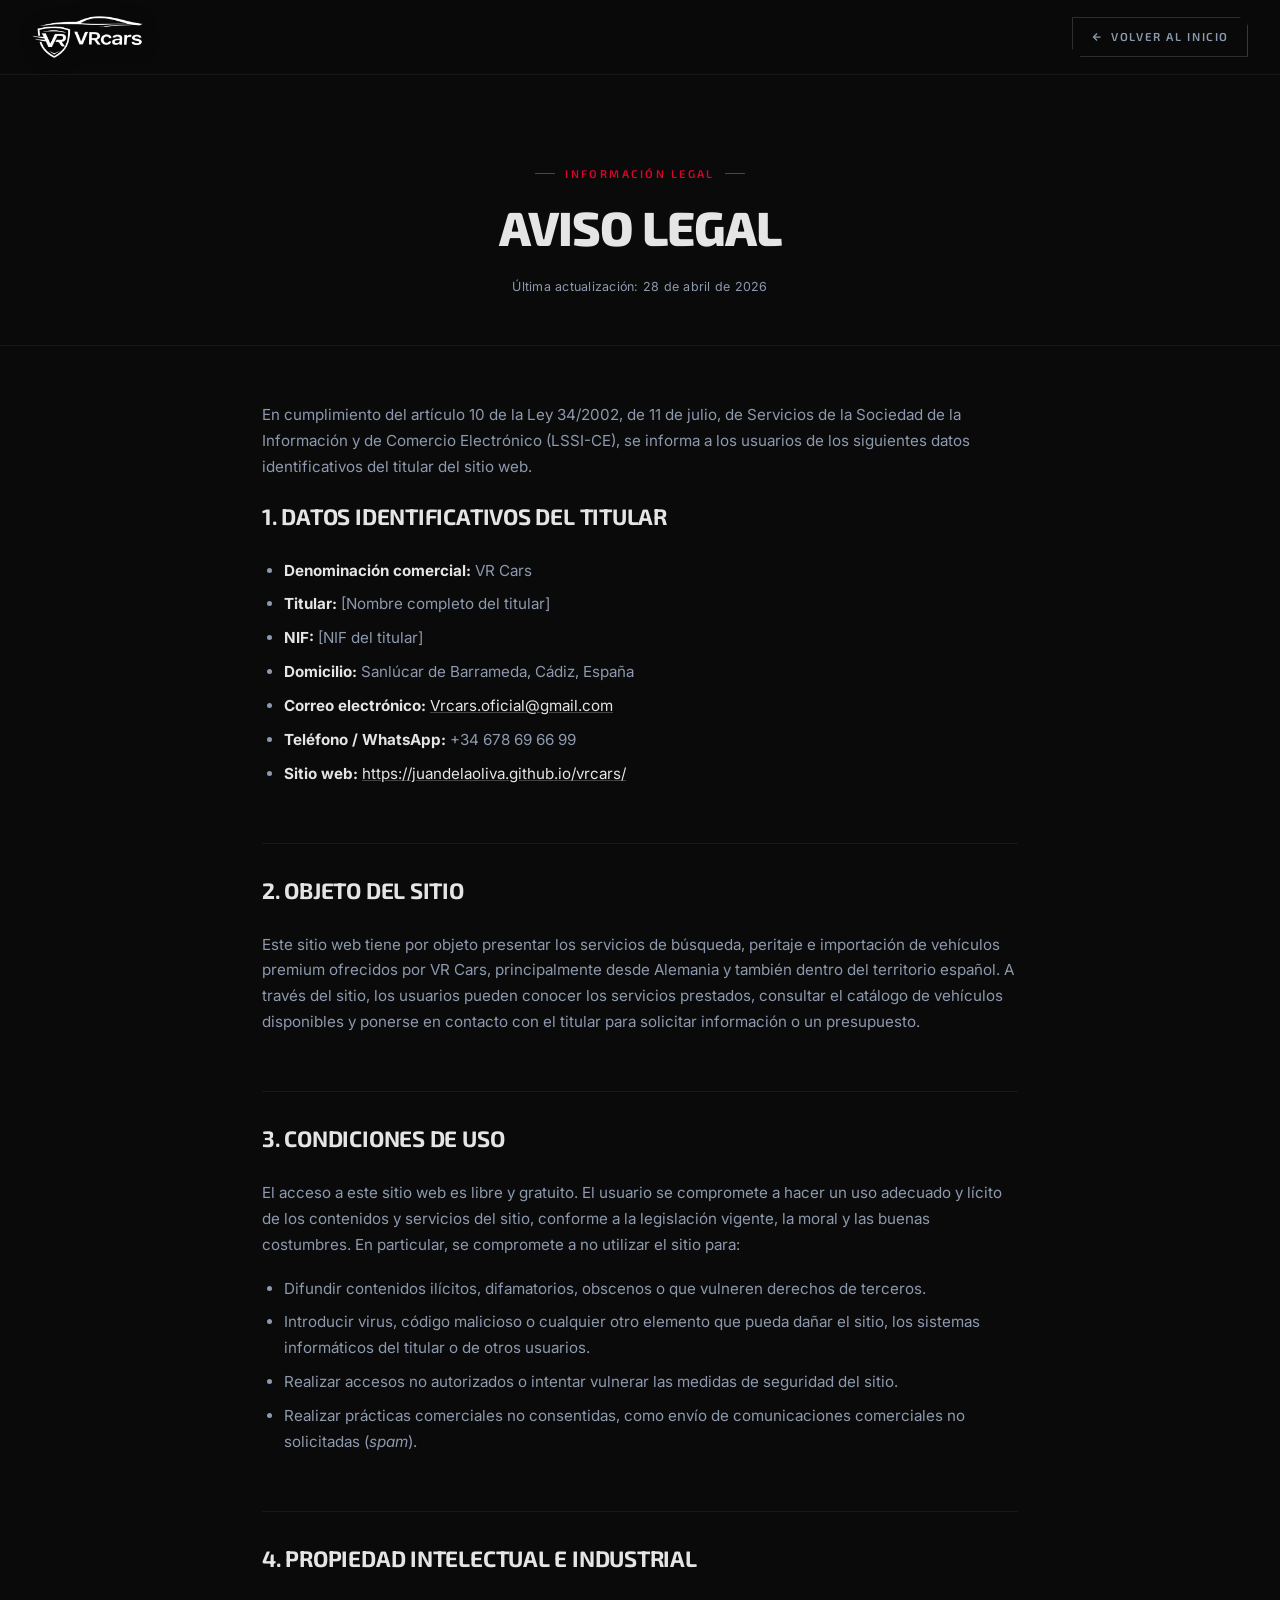
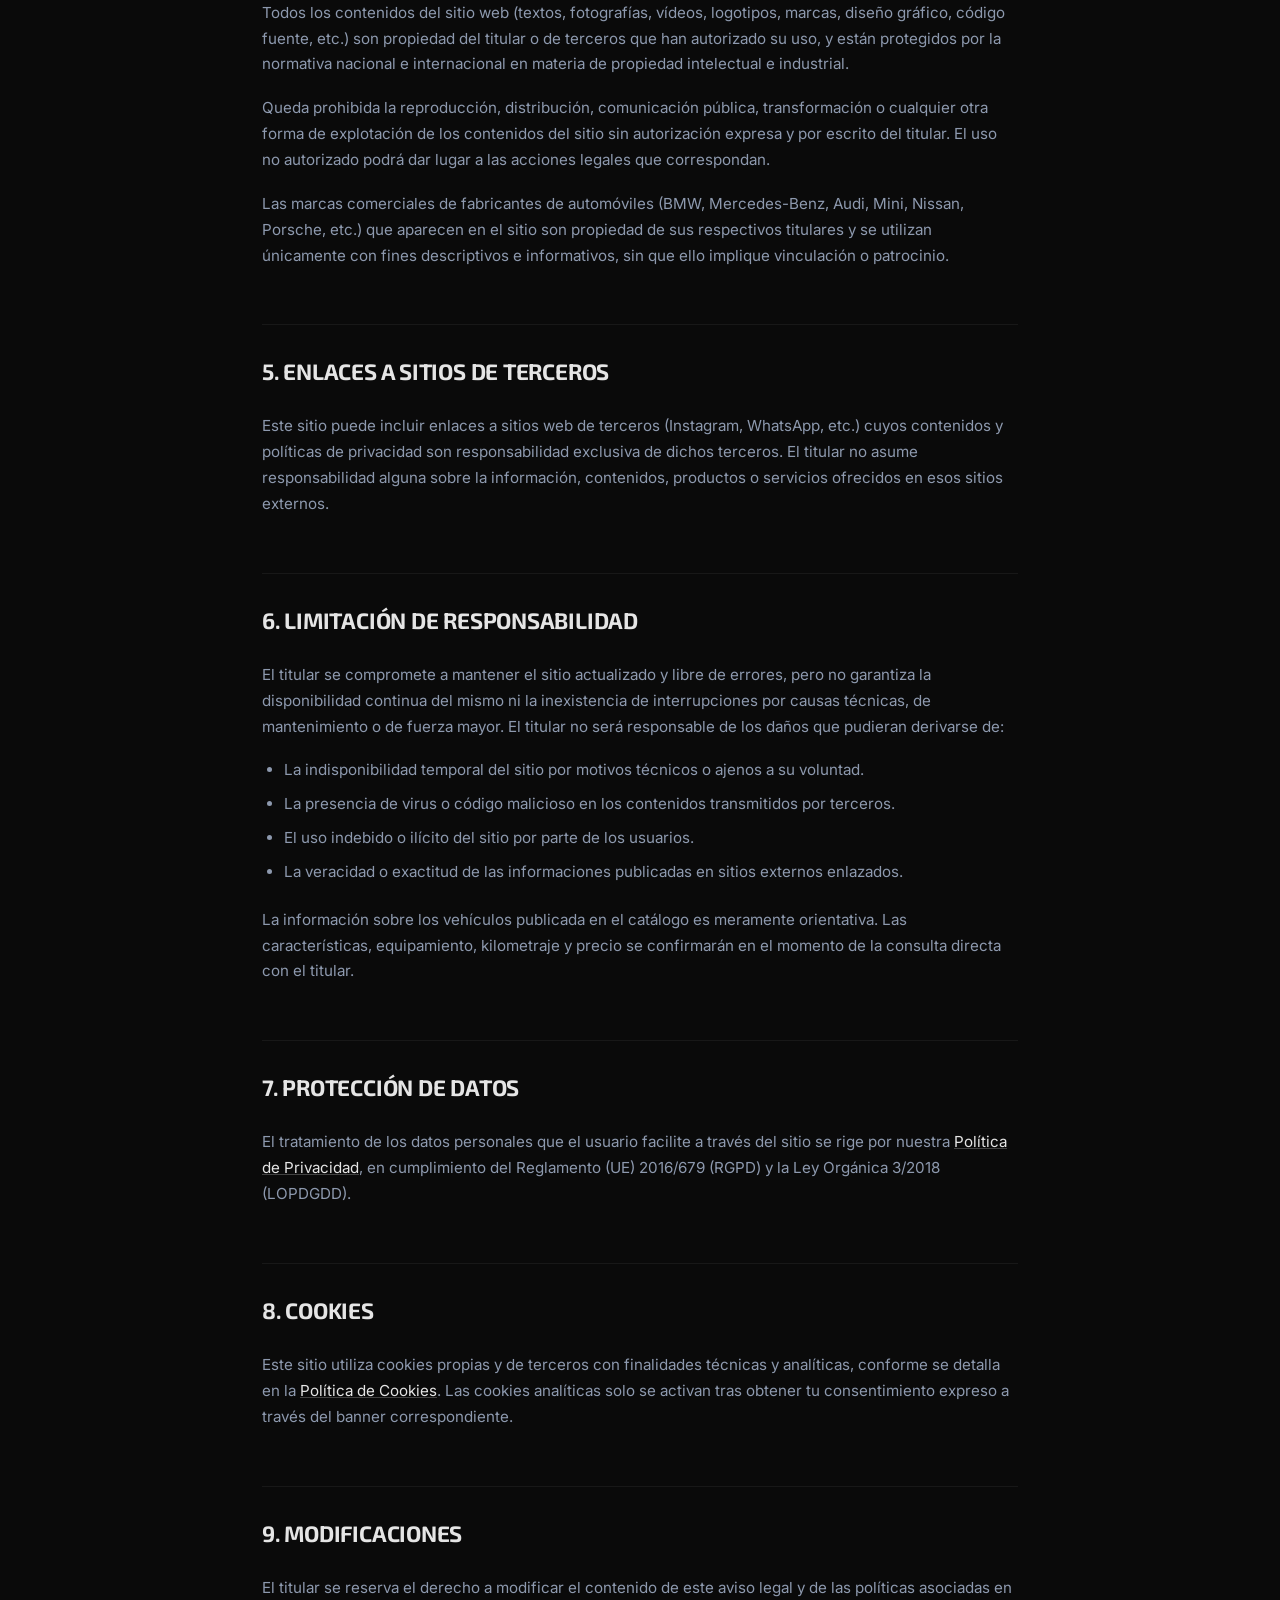
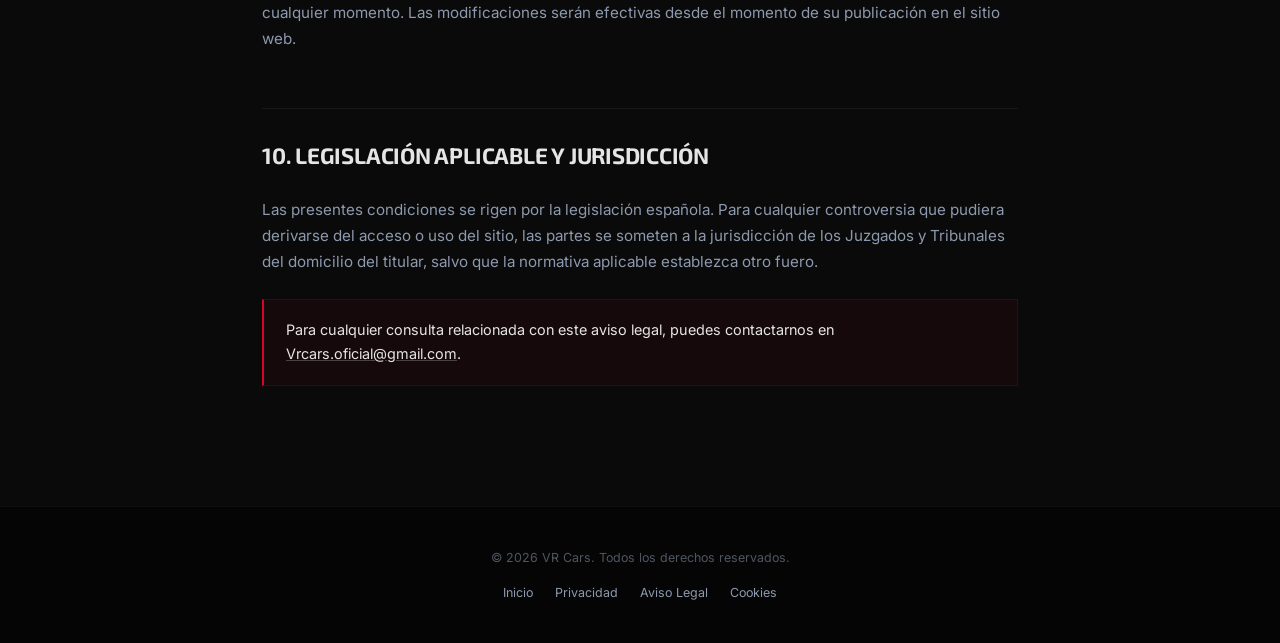
==== aviso-legal.html @ 77c0fb86 "Add legal pages, analytics, cookie banner, and SEO infrastructure - privacidad.html, cookies.html, a" ====
<!DOCTYPE html>
<html lang="es-ES">
<head>
  <meta charset="UTF-8">
  <meta name="viewport" content="width=device-width, initial-scale=1.0">
  <title>Aviso Legal — VR Cars</title>
  <meta name="description" content="Aviso legal de VR Cars: titularidad del sitio, condiciones de uso, propiedad intelectual y legislación aplicable según la LSSI-CE.">
  <meta name="robots" content="index, follow">
  <link rel="canonical" href="https://juandelaoliva.github.io/vrcars/aviso-legal.html">
  <meta name="theme-color" content="#0a0a0a">

  <link rel="icon" type="image/x-icon" href="brand_assets/favicon.ico">
  <link rel="icon" type="image/png" sizes="32x32" href="brand_assets/favicon-32.png">
  <link rel="apple-touch-icon" sizes="180x180" href="brand_assets/favicon-180.png">

  <link rel="preconnect" href="https://fonts.googleapis.com">
  <link rel="preconnect" href="https://fonts.gstatic.com" crossorigin>
  <link href="https://fonts.googleapis.com/css2?family=Exo+2:wght@400;500;600;700;800&family=Inter:wght@300;400;500;600&display=swap" rel="stylesheet">
  <link rel="stylesheet" href="legal.css">
</head>
<body>

<nav class="legal-nav">
  <a href="index.html" class="legal-nav-logo">
    <img src="brand_assets/logo-new.png" alt="VR Cars">
  </a>
  <a href="index.html" class="legal-nav-back">
    <svg width="12" height="12" viewBox="0 0 24 24" fill="none" stroke="currentColor" stroke-width="2.5"><path d="M19 12H5M12 19l-7-7 7-7"/></svg>
    Volver al inicio
  </a>
</nav>

<header class="legal-header">
  <div class="legal-eyebrow">Información Legal</div>
  <h1 class="legal-title">Aviso Legal</h1>
  <p class="legal-updated">Última actualización: 28 de abril de 2026</p>
</header>

<main class="legal-content">

  <p>
    En cumplimiento del artículo 10 de la Ley 34/2002, de 11 de julio, de Servicios de la Sociedad de la Información y de Comercio Electrónico (LSSI-CE), se informa a los usuarios de los siguientes datos identificativos del titular del sitio web.
  </p>

  <h2>1. Datos identificativos del titular</h2>
  <ul>
    <li><strong>Denominación comercial:</strong> VR Cars</li>
    <li><strong>Titular:</strong> [Nombre completo del titular]</li>
    <li><strong>NIF:</strong> [NIF del titular]</li>
    <li><strong>Domicilio:</strong> Sanlúcar de Barrameda, Cádiz, España</li>
    <li><strong>Correo electrónico:</strong> <a href="mailto:Vrcars.oficial@gmail.com">Vrcars.oficial@gmail.com</a></li>
    <li><strong>Teléfono / WhatsApp:</strong> +34 678 69 66 99</li>
    <li><strong>Sitio web:</strong> <a href="https://juandelaoliva.github.io/vrcars/">https://juandelaoliva.github.io/vrcars/</a></li>
  </ul>

  <h2>2. Objeto del sitio</h2>
  <p>
    Este sitio web tiene por objeto presentar los servicios de búsqueda, peritaje e importación de vehículos premium ofrecidos por VR Cars, principalmente desde Alemania y también dentro del territorio español. A través del sitio, los usuarios pueden conocer los servicios prestados, consultar el catálogo de vehículos disponibles y ponerse en contacto con el titular para solicitar información o un presupuesto.
  </p>

  <h2>3. Condiciones de uso</h2>
  <p>
    El acceso a este sitio web es libre y gratuito. El usuario se compromete a hacer un uso adecuado y lícito de los contenidos y servicios del sitio, conforme a la legislación vigente, la moral y las buenas costumbres. En particular, se compromete a no utilizar el sitio para:
  </p>
  <ul>
    <li>Difundir contenidos ilícitos, difamatorios, obscenos o que vulneren derechos de terceros.</li>
    <li>Introducir virus, código malicioso o cualquier otro elemento que pueda dañar el sitio, los sistemas informáticos del titular o de otros usuarios.</li>
    <li>Realizar accesos no autorizados o intentar vulnerar las medidas de seguridad del sitio.</li>
    <li>Realizar prácticas comerciales no consentidas, como envío de comunicaciones comerciales no solicitadas (<em>spam</em>).</li>
  </ul>

  <h2>4. Propiedad intelectual e industrial</h2>
  <p>
    Todos los contenidos del sitio web (textos, fotografías, vídeos, logotipos, marcas, diseño gráfico, código fuente, etc.) son propiedad del titular o de terceros que han autorizado su uso, y están protegidos por la normativa nacional e internacional en materia de propiedad intelectual e industrial.
  </p>
  <p>
    Queda prohibida la reproducción, distribución, comunicación pública, transformación o cualquier otra forma de explotación de los contenidos del sitio sin autorización expresa y por escrito del titular. El uso no autorizado podrá dar lugar a las acciones legales que correspondan.
  </p>
  <p>
    Las marcas comerciales de fabricantes de automóviles (BMW, Mercedes-Benz, Audi, Mini, Nissan, Porsche, etc.) que aparecen en el sitio son propiedad de sus respectivos titulares y se utilizan únicamente con fines descriptivos e informativos, sin que ello implique vinculación o patrocinio.
  </p>

  <h2>5. Enlaces a sitios de terceros</h2>
  <p>
    Este sitio puede incluir enlaces a sitios web de terceros (Instagram, WhatsApp, etc.) cuyos contenidos y políticas de privacidad son responsabilidad exclusiva de dichos terceros. El titular no asume responsabilidad alguna sobre la información, contenidos, productos o servicios ofrecidos en esos sitios externos.
  </p>

  <h2>6. Limitación de responsabilidad</h2>
  <p>
    El titular se compromete a mantener el sitio actualizado y libre de errores, pero no garantiza la disponibilidad continua del mismo ni la inexistencia de interrupciones por causas técnicas, de mantenimiento o de fuerza mayor. El titular no será responsable de los daños que pudieran derivarse de:
  </p>
  <ul>
    <li>La indisponibilidad temporal del sitio por motivos técnicos o ajenos a su voluntad.</li>
    <li>La presencia de virus o código malicioso en los contenidos transmitidos por terceros.</li>
    <li>El uso indebido o ilícito del sitio por parte de los usuarios.</li>
    <li>La veracidad o exactitud de las informaciones publicadas en sitios externos enlazados.</li>
  </ul>
  <p>
    La información sobre los vehículos publicada en el catálogo es meramente orientativa. Las características, equipamiento, kilometraje y precio se confirmarán en el momento de la consulta directa con el titular.
  </p>

  <h2>7. Protección de datos</h2>
  <p>
    El tratamiento de los datos personales que el usuario facilite a través del sitio se rige por nuestra <a href="privacidad.html">Política de Privacidad</a>, en cumplimiento del Reglamento (UE) 2016/679 (RGPD) y la Ley Orgánica 3/2018 (LOPDGDD).
  </p>

  <h2>8. Cookies</h2>
  <p>
    Este sitio utiliza cookies propias y de terceros con finalidades técnicas y analíticas, conforme se detalla en la <a href="cookies.html">Política de Cookies</a>. Las cookies analíticas solo se activan tras obtener tu consentimiento expreso a través del banner correspondiente.
  </p>

  <h2>9. Modificaciones</h2>
  <p>
    El titular se reserva el derecho a modificar el contenido de este aviso legal y de las políticas asociadas en cualquier momento. Las modificaciones serán efectivas desde el momento de su publicación en el sitio web.
  </p>

  <h2>10. Legislación aplicable y jurisdicción</h2>
  <p>
    Las presentes condiciones se rigen por la legislación española. Para cualquier controversia que pudiera derivarse del acceso o uso del sitio, las partes se someten a la jurisdicción de los Juzgados y Tribunales del domicilio del titular, salvo que la normativa aplicable establezca otro fuero.
  </p>

  <div class="legal-info-box">
    <p>Para cualquier consulta relacionada con este aviso legal, puedes contactarnos en <a href="mailto:Vrcars.oficial@gmail.com">Vrcars.oficial@gmail.com</a>.</p>
  </div>

</main>

<footer class="legal-footer">
  <p>© <span id="footer-year">2026</span> VR Cars. Todos los derechos reservados.</p>
  <div class="legal-footer-links">
    <a href="index.html">Inicio</a>
    <a href="privacidad.html">Privacidad</a>
    <a href="aviso-legal.html">Aviso Legal</a>
    <a href="cookies.html">Cookies</a>
  </div>
</footer>

<script>
  document.getElementById('footer-year').textContent = new Date().getFullYear();
</script>

</body>
</html>
---- legal.css ----
/* ================================
   VR Cars — Legal pages stylesheet
   Shared by privacidad.html, aviso-legal.html, cookies.html
   ================================ */

:root {
  --obsidian: #0a0a0a;
  --redline: #d90429;
  --asphalt: #1f1f1f;
  --smoke: #e5e5e5;
  --silver: #8d99ae;
}
*, *::before, *::after { box-sizing: border-box; margin: 0; padding: 0; }
html { scroll-behavior: smooth; }
body {
  background-color: var(--obsidian);
  color: var(--smoke);
  font-family: 'Inter', sans-serif;
  -webkit-font-smoothing: antialiased;
  line-height: 1.7;
}

/* ── NAV ── */
.legal-nav {
  position: sticky; top: 0; z-index: 100;
  padding: 16px 32px;
  display: flex; justify-content: space-between; align-items: center;
  background: rgba(10,10,10,0.97);
  border-bottom: 1px solid rgba(255,255,255,0.06);
}
.legal-nav-logo img {
  height: 42px; width: auto; display: block;
  filter: drop-shadow(0 2px 8px rgba(0,0,0,0.5));
}
.legal-nav-back {
  font-family: 'Exo 2', sans-serif; font-weight: 600;
  font-size: 0.72rem; text-transform: uppercase; letter-spacing: 0.14em;
  color: var(--silver); text-decoration: none;
  display: inline-flex; align-items: center; gap: 8px;
  padding: 9px 18px;
  border: 1px solid rgba(229, 229, 229, 0.22);
  clip-path: polygon(0 0, calc(100% - 8px) 0, 100% 8px, 100% 100%, 8px 100%, 0 calc(100% - 8px));
  transition: color 0.2s, border-color 0.2s;
}
.legal-nav-back:hover { color: var(--smoke); border-color: rgba(229,229,229,0.55); }

/* ── HERO ── */
.legal-header {
  padding: 80px 32px 48px;
  border-bottom: 1px solid rgba(255,255,255,0.05);
  text-align: center;
}
.legal-eyebrow {
  display: inline-flex; align-items: center; gap: 10px;
  font-family: 'Exo 2', sans-serif; font-weight: 600;
  font-size: 0.7rem; text-transform: uppercase; letter-spacing: 0.22em;
  color: var(--redline); margin-bottom: 18px;
}
.legal-eyebrow::before { content: ''; width: 20px; height: 1px; background: var(--redline); }
.legal-eyebrow::after  { content: ''; width: 20px; height: 1px; background: var(--redline); }
.legal-title {
  font-family: 'Exo 2', sans-serif; font-weight: 800;
  font-size: clamp(2rem, 4vw, 3rem);
  text-transform: uppercase; letter-spacing: -0.02em;
  color: var(--smoke); line-height: 1.1;
}
.legal-updated {
  margin-top: 22px;
  font-size: 0.78rem;
  color: var(--silver);
  letter-spacing: 0.02em;
}

/* ── BODY ── */
.legal-content {
  max-width: 820px;
  margin: 0 auto;
  padding: 56px 32px 96px;
}
.legal-content p { color: var(--silver); margin: 0 0 18px; font-size: 0.95rem; }
.legal-content h2 {
  font-family: 'Exo 2', sans-serif; font-weight: 700;
  font-size: 1.4rem; text-transform: uppercase; letter-spacing: -0.01em;
  color: var(--smoke);
  margin: 56px 0 22px;
  padding-top: 28px;
  border-top: 1px solid rgba(255,255,255,0.06);
}
.legal-content h2:first-of-type { margin-top: 0; padding-top: 0; border-top: 0; }
.legal-content h3 {
  font-family: 'Exo 2', sans-serif; font-weight: 700;
  font-size: 1rem; text-transform: uppercase; letter-spacing: 0.04em;
  color: var(--smoke); margin: 28px 0 14px;
}
.legal-content ul, .legal-content ol {
  margin: 0 0 22px 22px; color: var(--silver); font-size: 0.95rem;
}
.legal-content li { margin-bottom: 8px; }
.legal-content a {
  color: var(--smoke); text-decoration: underline;
  text-decoration-color: rgba(229,229,229,0.25);
  transition: text-decoration-color 0.2s ease;
}
.legal-content a:hover { text-decoration-color: var(--redline); }
.legal-content strong { color: var(--smoke); }
.legal-content code {
  background: rgba(255,255,255,0.06);
  padding: 2px 6px; border-radius: 3px;
  font-family: 'SF Mono', Monaco, Consolas, monospace;
  font-size: 0.85em; color: var(--smoke);
}
.legal-content blockquote {
  border-left: 2px solid var(--redline);
  padding: 4px 18px; margin: 18px 0;
  color: var(--silver); font-style: italic;
}

/* ── TABLE (cookies list) ── */
.legal-table {
  width: 100%;
  border-collapse: collapse;
  margin: 18px 0 28px;
  font-size: 0.85rem;
  background: rgba(255,255,255,0.02);
}
.legal-table th, .legal-table td {
  padding: 12px 14px;
  border: 1px solid rgba(255,255,255,0.08);
  text-align: left;
  vertical-align: top;
}
.legal-table th {
  background: rgba(255,255,255,0.04);
  font-family: 'Exo 2', sans-serif; font-weight: 700;
  font-size: 0.72rem; text-transform: uppercase; letter-spacing: 0.1em;
  color: var(--smoke);
}
.legal-table td { color: var(--silver); }
.legal-table code {
  font-size: 0.8rem;
  word-break: break-word;
}

/* ── INFO BOX ── */
.legal-info-box {
  background: rgba(217,4,41,0.06);
  border: 1px solid rgba(217,4,41,0.18);
  border-left: 2px solid var(--redline);
  padding: 18px 22px;
  margin: 24px 0;
}
.legal-info-box p { margin: 0; color: var(--smoke); font-size: 0.9rem; }

/* ── FOOTER ── */
.legal-footer {
  background: #050505;
  padding: 40px 32px;
  border-top: 1px solid rgba(255,255,255,0.04);
  text-align: center;
}
.legal-footer p { font-size: 0.78rem; color: rgba(141,153,174,0.55); margin: 0 0 14px; }
.legal-footer-links { display: flex; gap: 22px; justify-content: center; flex-wrap: wrap; }
.legal-footer-links a {
  font-size: 0.78rem; color: var(--silver); text-decoration: none;
  transition: color 0.2s ease;
}
.legal-footer-links a:hover { color: var(--smoke); }

@media (max-width: 640px) {
  .legal-nav { padding: 12px 18px; }
  .legal-nav-logo img { height: 34px; }
  .legal-nav-back { font-size: 0.66rem; padding: 8px 14px; }
  .legal-header { padding: 56px 20px 36px; }
  .legal-title { font-size: 1.7rem; }
  .legal-content { padding: 40px 20px 72px; }
  .legal-content h2 { font-size: 1.15rem; margin-top: 40px; }
  .legal-table { font-size: 0.78rem; }
  .legal-table th, .legal-table td { padding: 8px 10px; }
}
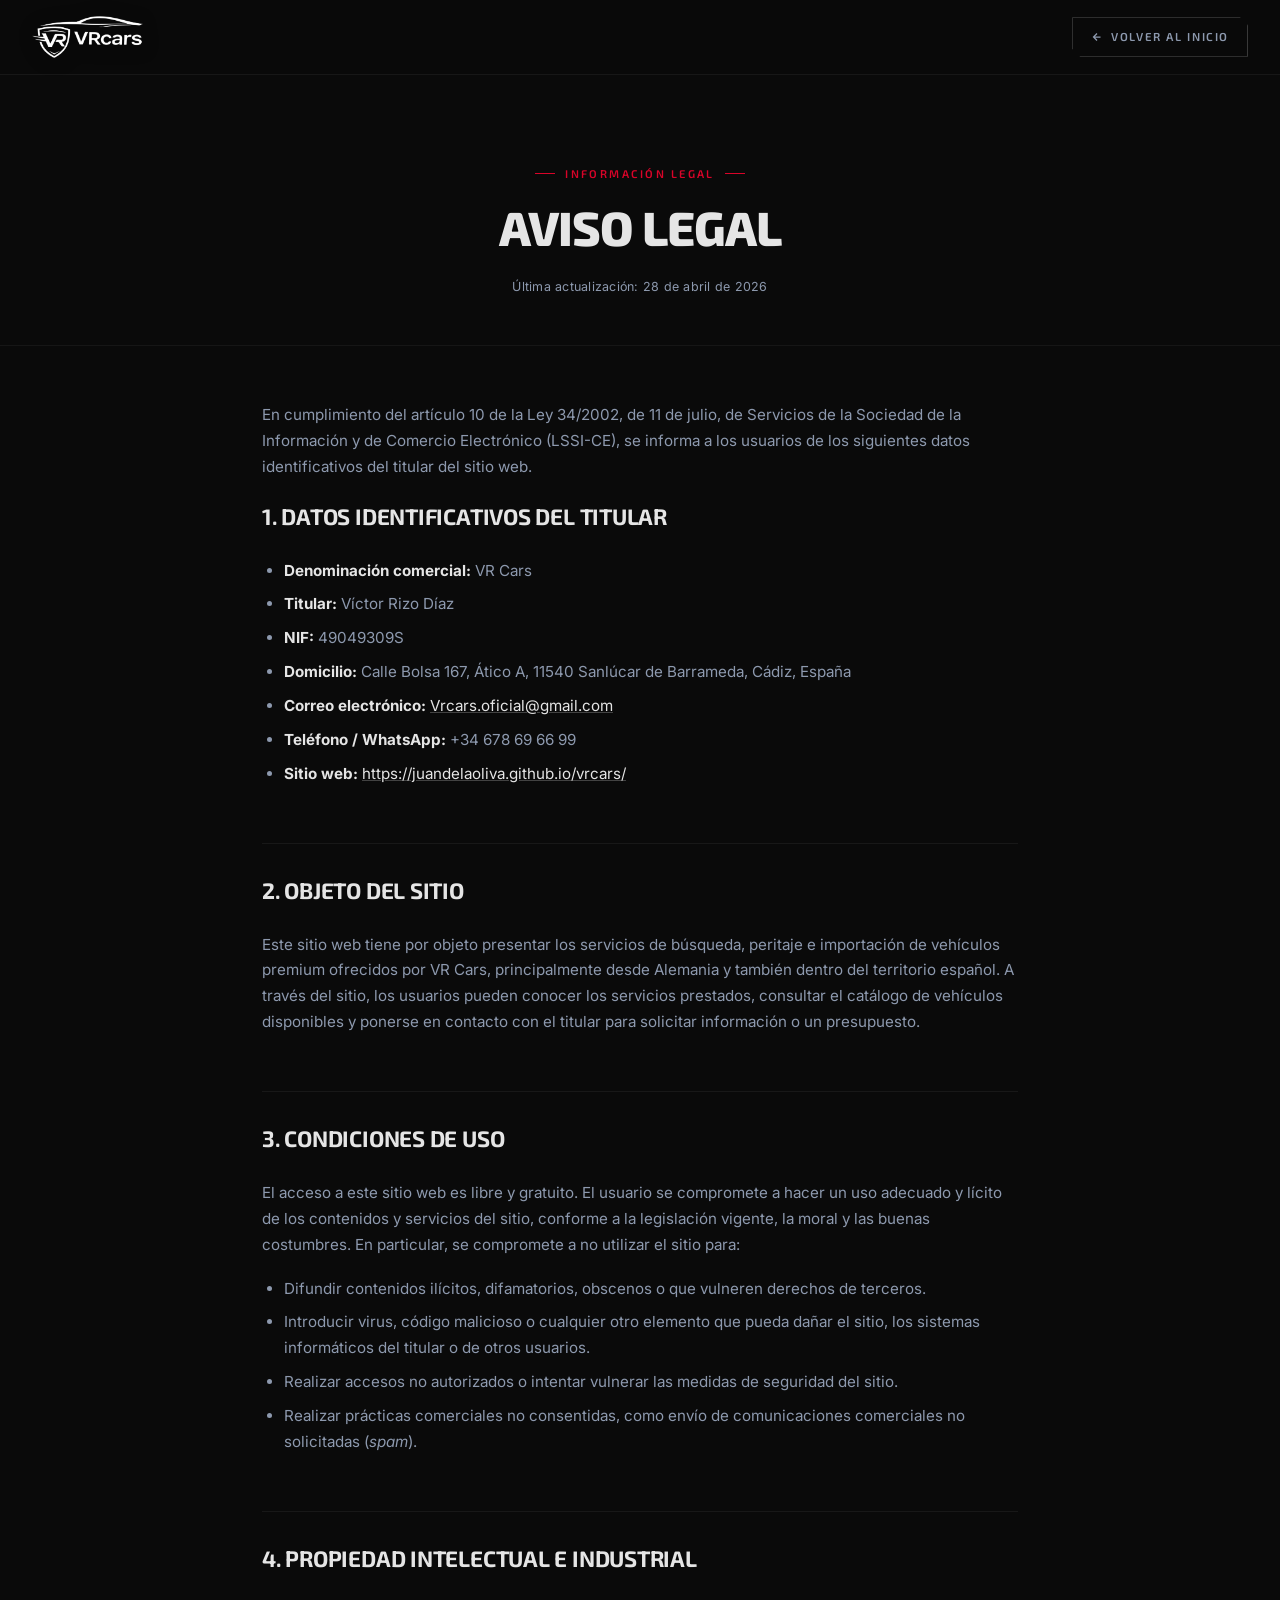
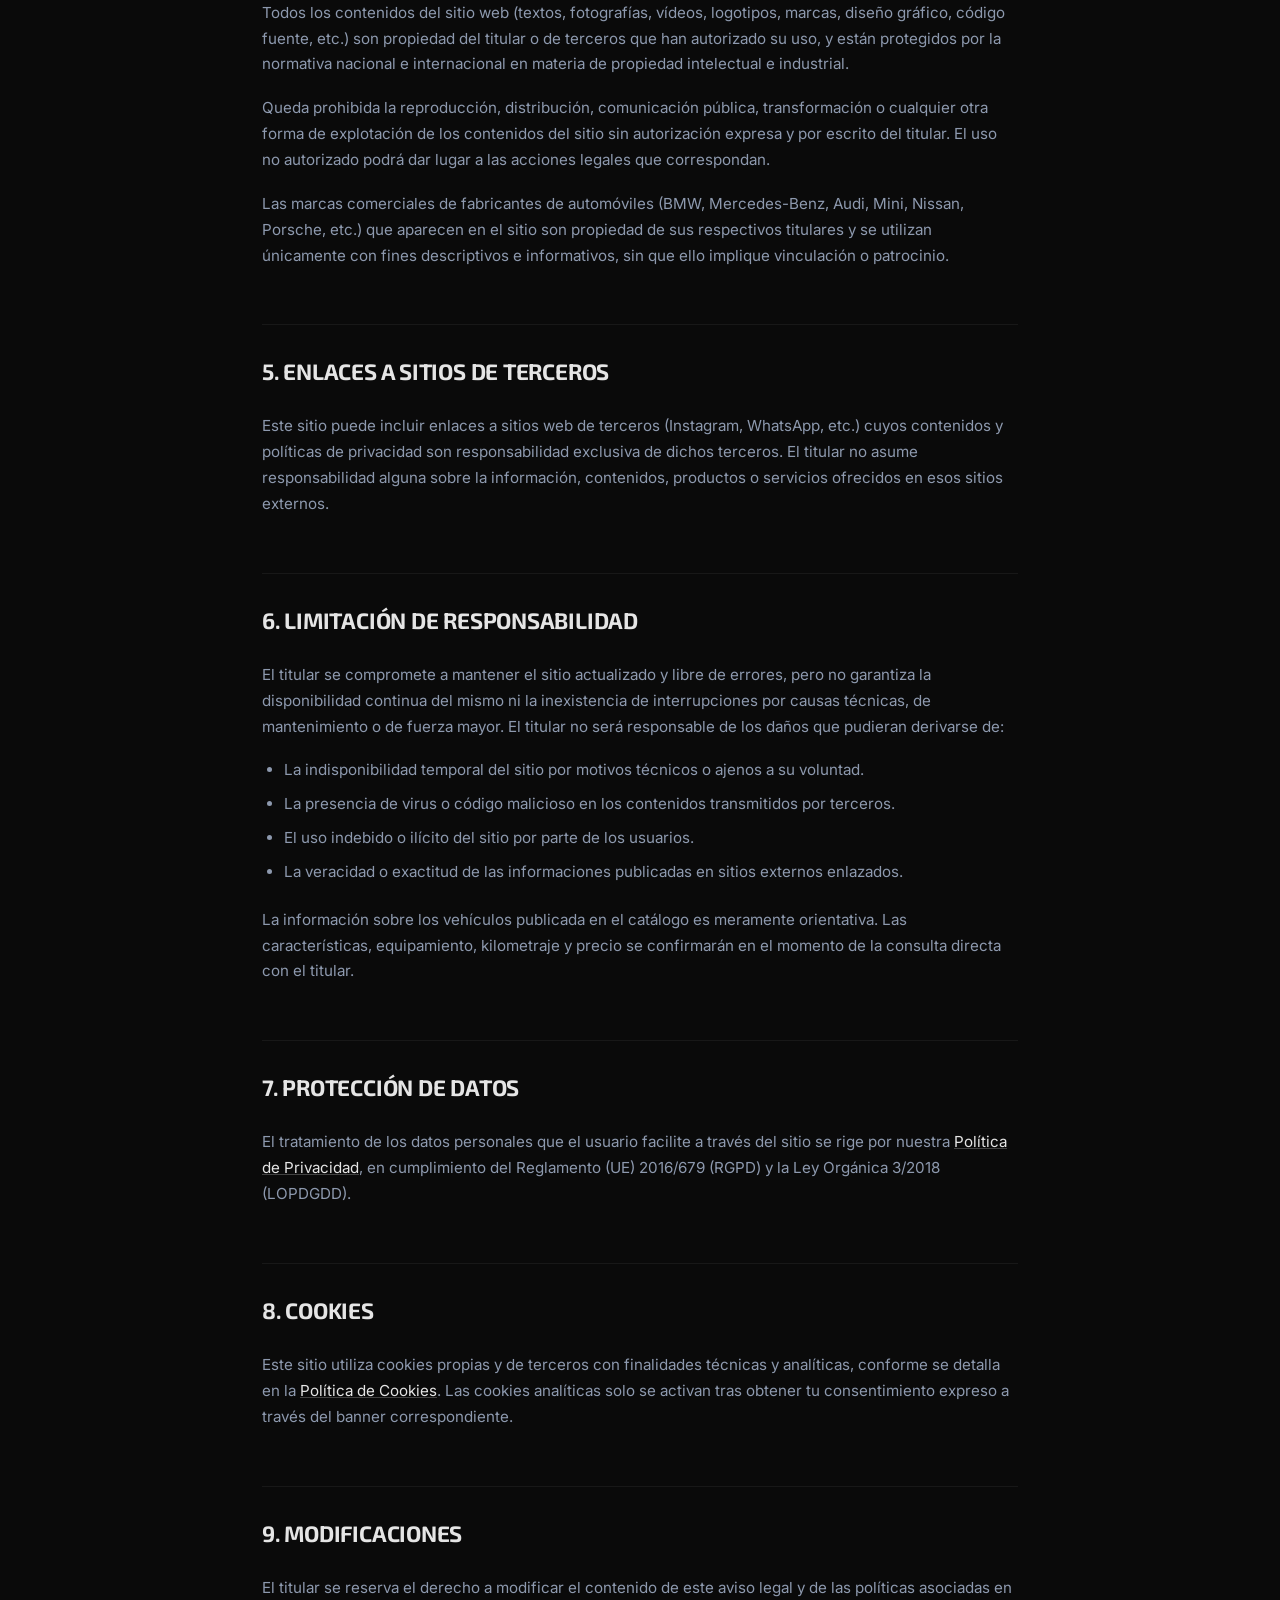
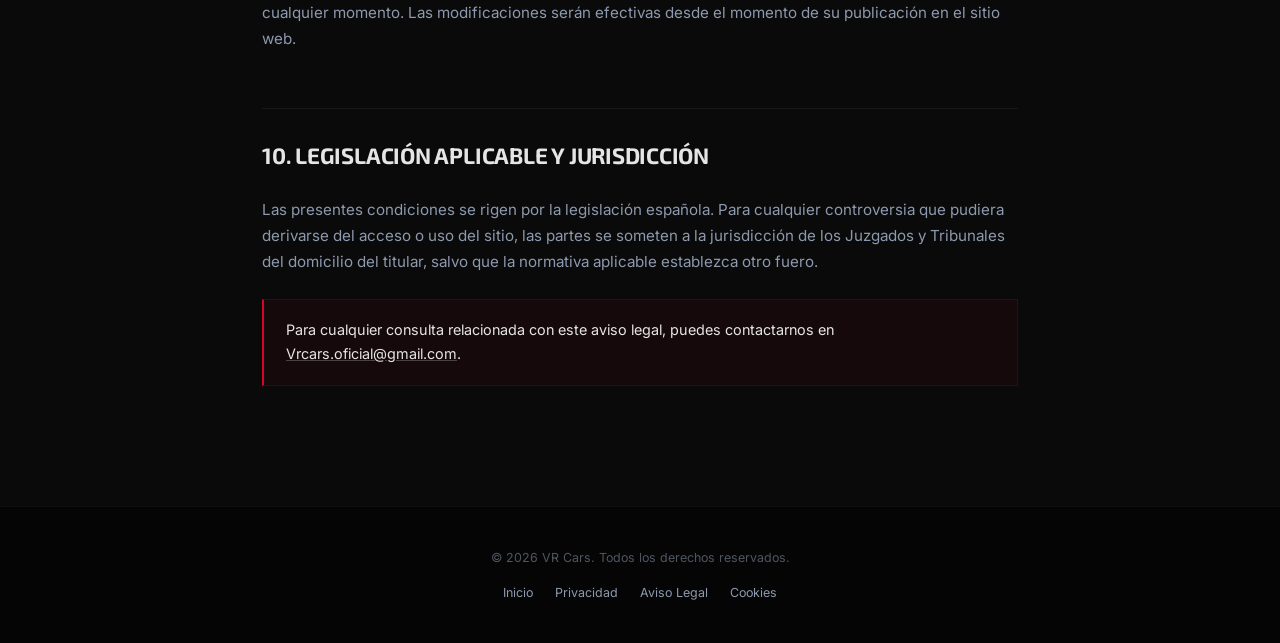
==== commit 5c7a8ff5: "legal info" ====
--- a/aviso-legal.html
+++ b/aviso-legal.html
@@ -45,9 +45,9 @@
   <h2>1. Datos identificativos del titular</h2>
   <ul>
     <li><strong>Denominación comercial:</strong> VR Cars</li>
-    <li><strong>Titular:</strong> [Nombre completo del titular]</li>
-    <li><strong>NIF:</strong> [NIF del titular]</li>
-    <li><strong>Domicilio:</strong> Sanlúcar de Barrameda, Cádiz, España</li>
+    <li><strong>Titular:</strong> Víctor Rizo Díaz</li>
+    <li><strong>NIF:</strong> 49049309S</li>
+    <li><strong>Domicilio:</strong> Calle Bolsa 167, Ático A, 11540 Sanlúcar de Barrameda, Cádiz, España</li>
     <li><strong>Correo electrónico:</strong> <a href="mailto:Vrcars.oficial@gmail.com">Vrcars.oficial@gmail.com</a></li>
     <li><strong>Teléfono / WhatsApp:</strong> +34 678 69 66 99</li>
     <li><strong>Sitio web:</strong> <a href="https://juandelaoliva.github.io/vrcars/">https://juandelaoliva.github.io/vrcars/</a></li>
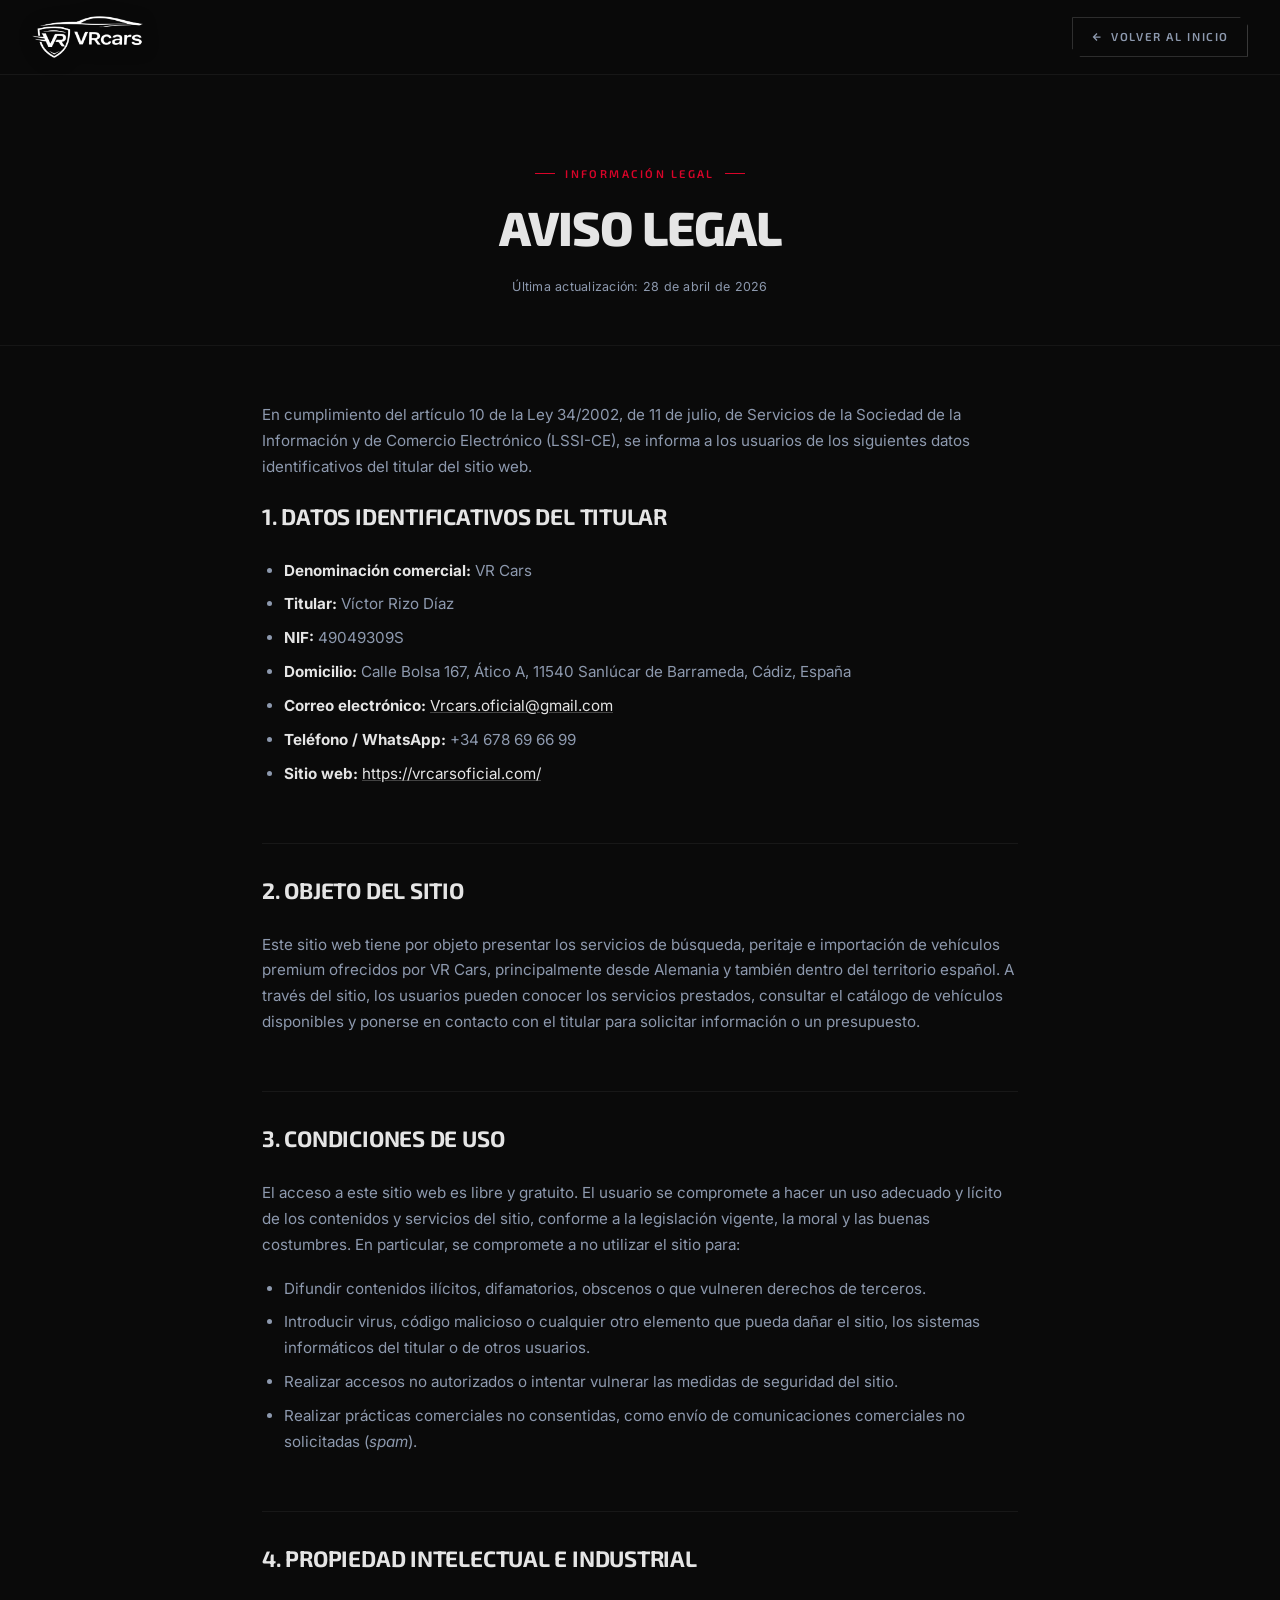
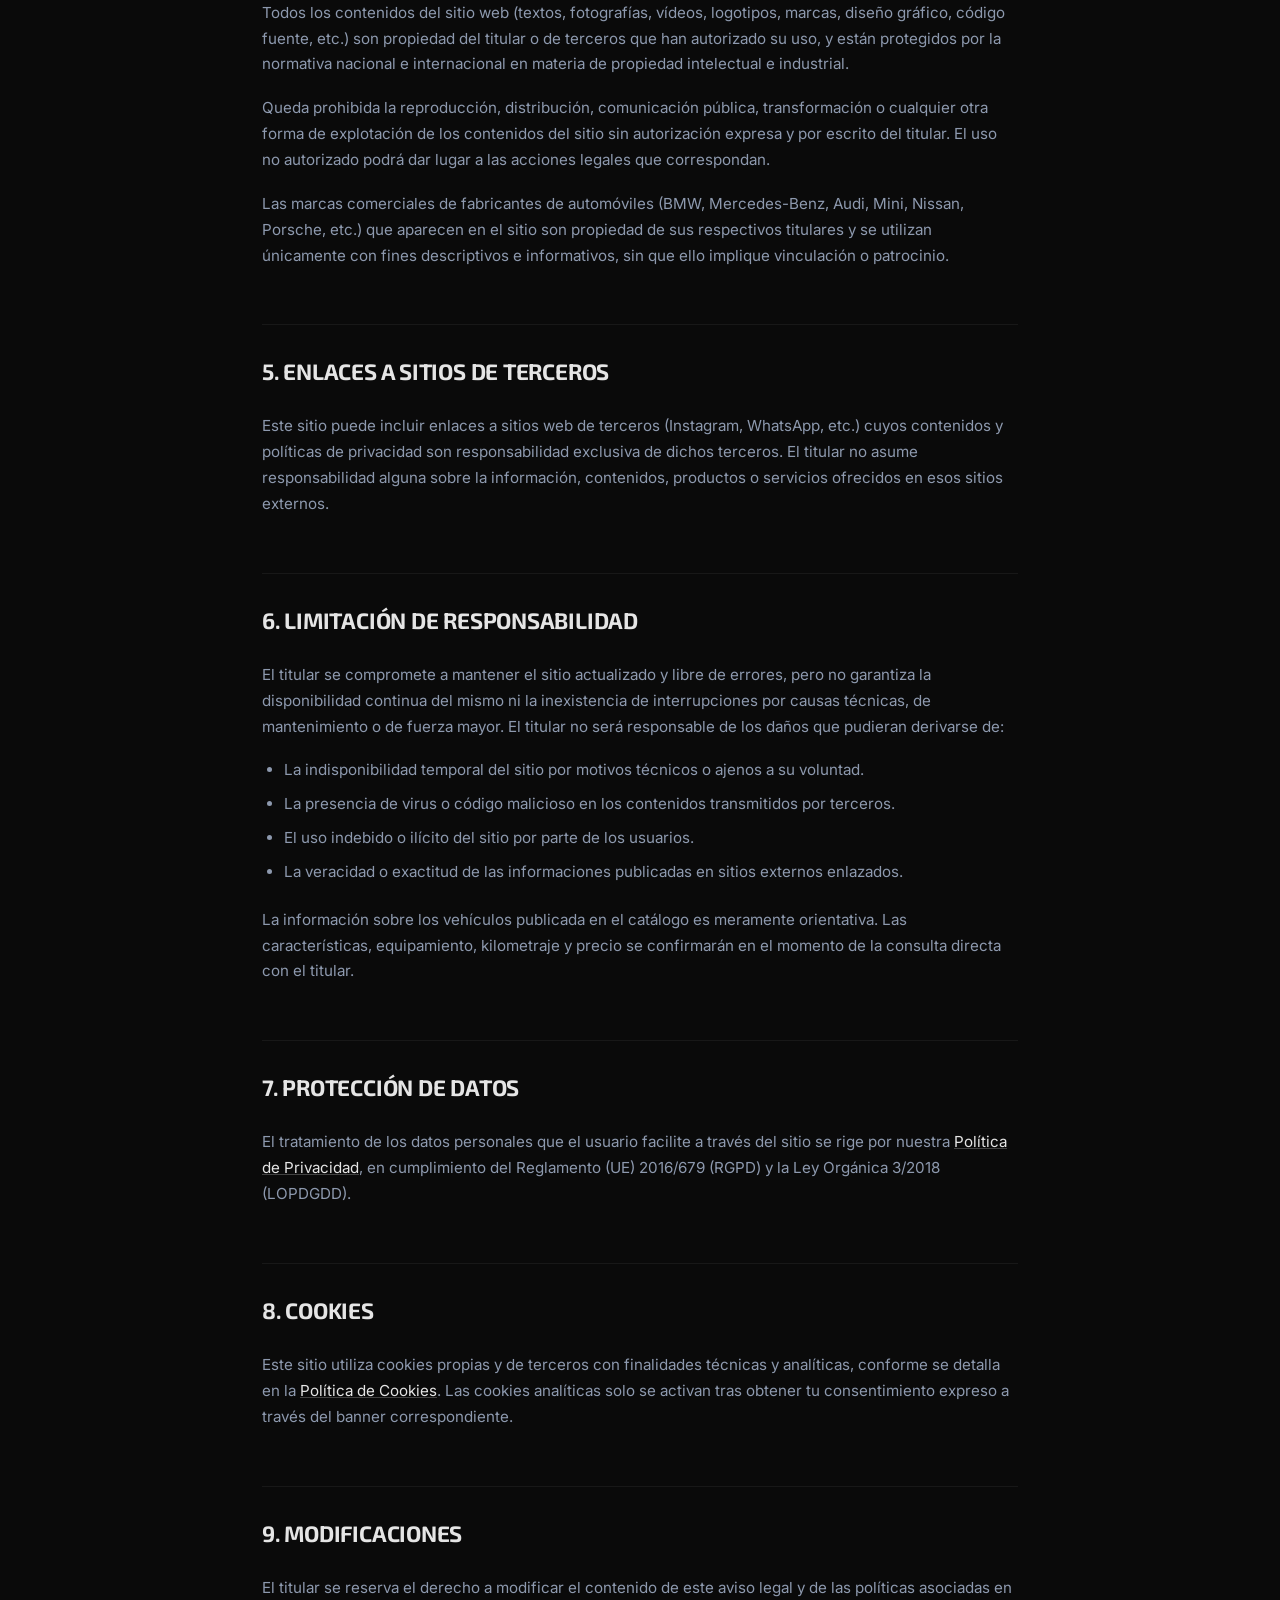
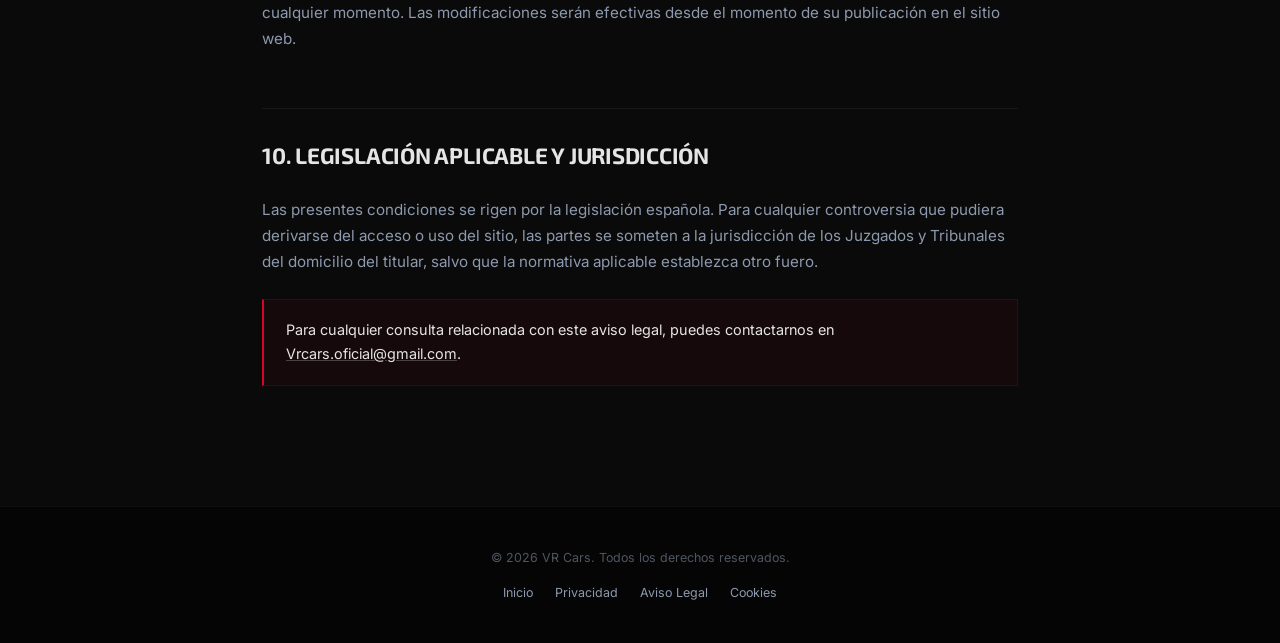
==== commit d7036232: "new url" ====
--- a/aviso-legal.html
+++ b/aviso-legal.html
@@ -6,7 +6,7 @@
   <title>Aviso Legal — VR Cars</title>
   <meta name="description" content="Aviso legal de VR Cars: titularidad del sitio, condiciones de uso, propiedad intelectual y legislación aplicable según la LSSI-CE.">
   <meta name="robots" content="index, follow">
-  <link rel="canonical" href="https://juandelaoliva.github.io/vrcars/aviso-legal.html">
+  <link rel="canonical" href="https://vrcarsoficial.com/aviso-legal.html">
   <meta name="theme-color" content="#0a0a0a">
 
   <link rel="icon" type="image/x-icon" href="brand_assets/favicon.ico">
@@ -50,7 +50,7 @@
     <li><strong>Domicilio:</strong> Calle Bolsa 167, Ático A, 11540 Sanlúcar de Barrameda, Cádiz, España</li>
     <li><strong>Correo electrónico:</strong> <a href="mailto:Vrcars.oficial@gmail.com">Vrcars.oficial@gmail.com</a></li>
     <li><strong>Teléfono / WhatsApp:</strong> +34 678 69 66 99</li>
-    <li><strong>Sitio web:</strong> <a href="https://juandelaoliva.github.io/vrcars/">https://juandelaoliva.github.io/vrcars/</a></li>
+    <li><strong>Sitio web:</strong> <a href="https://vrcarsoficial.com/">https://vrcarsoficial.com/</a></li>
   </ul>
 
   <h2>2. Objeto del sitio</h2>
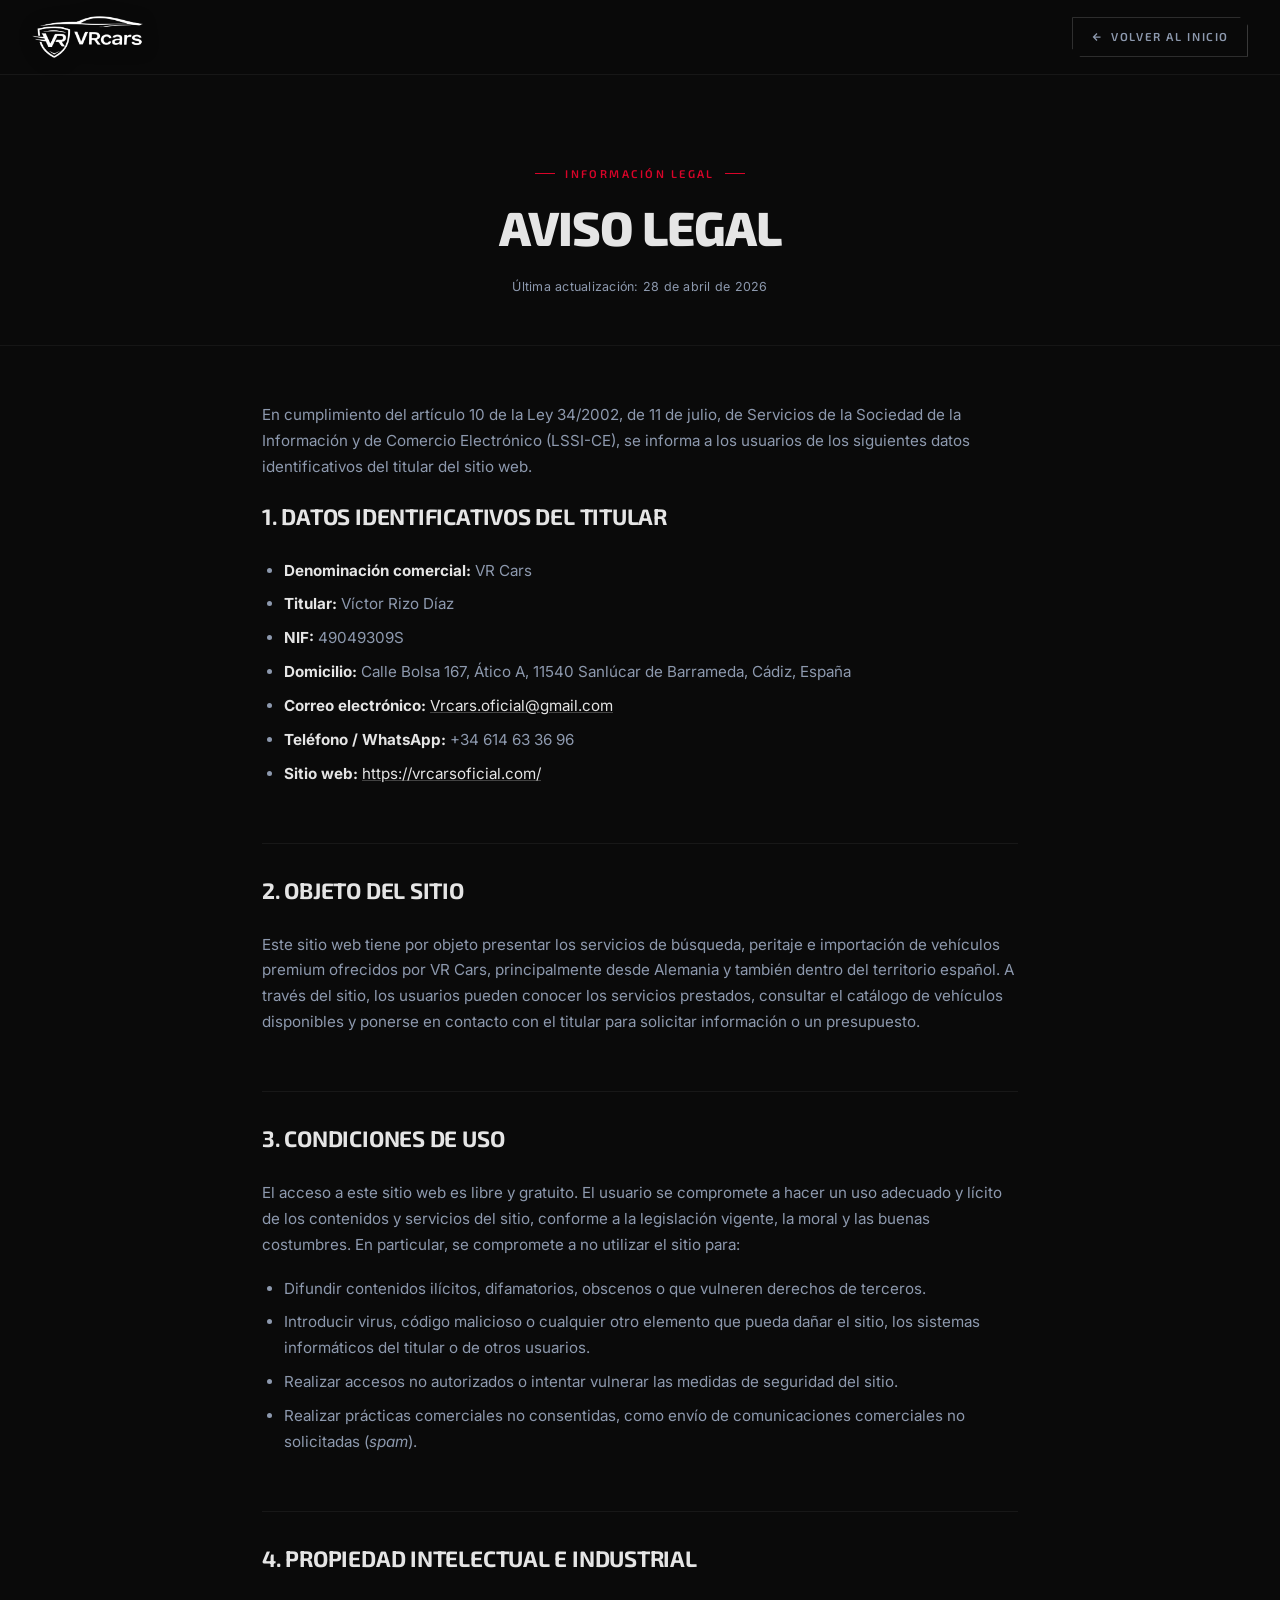
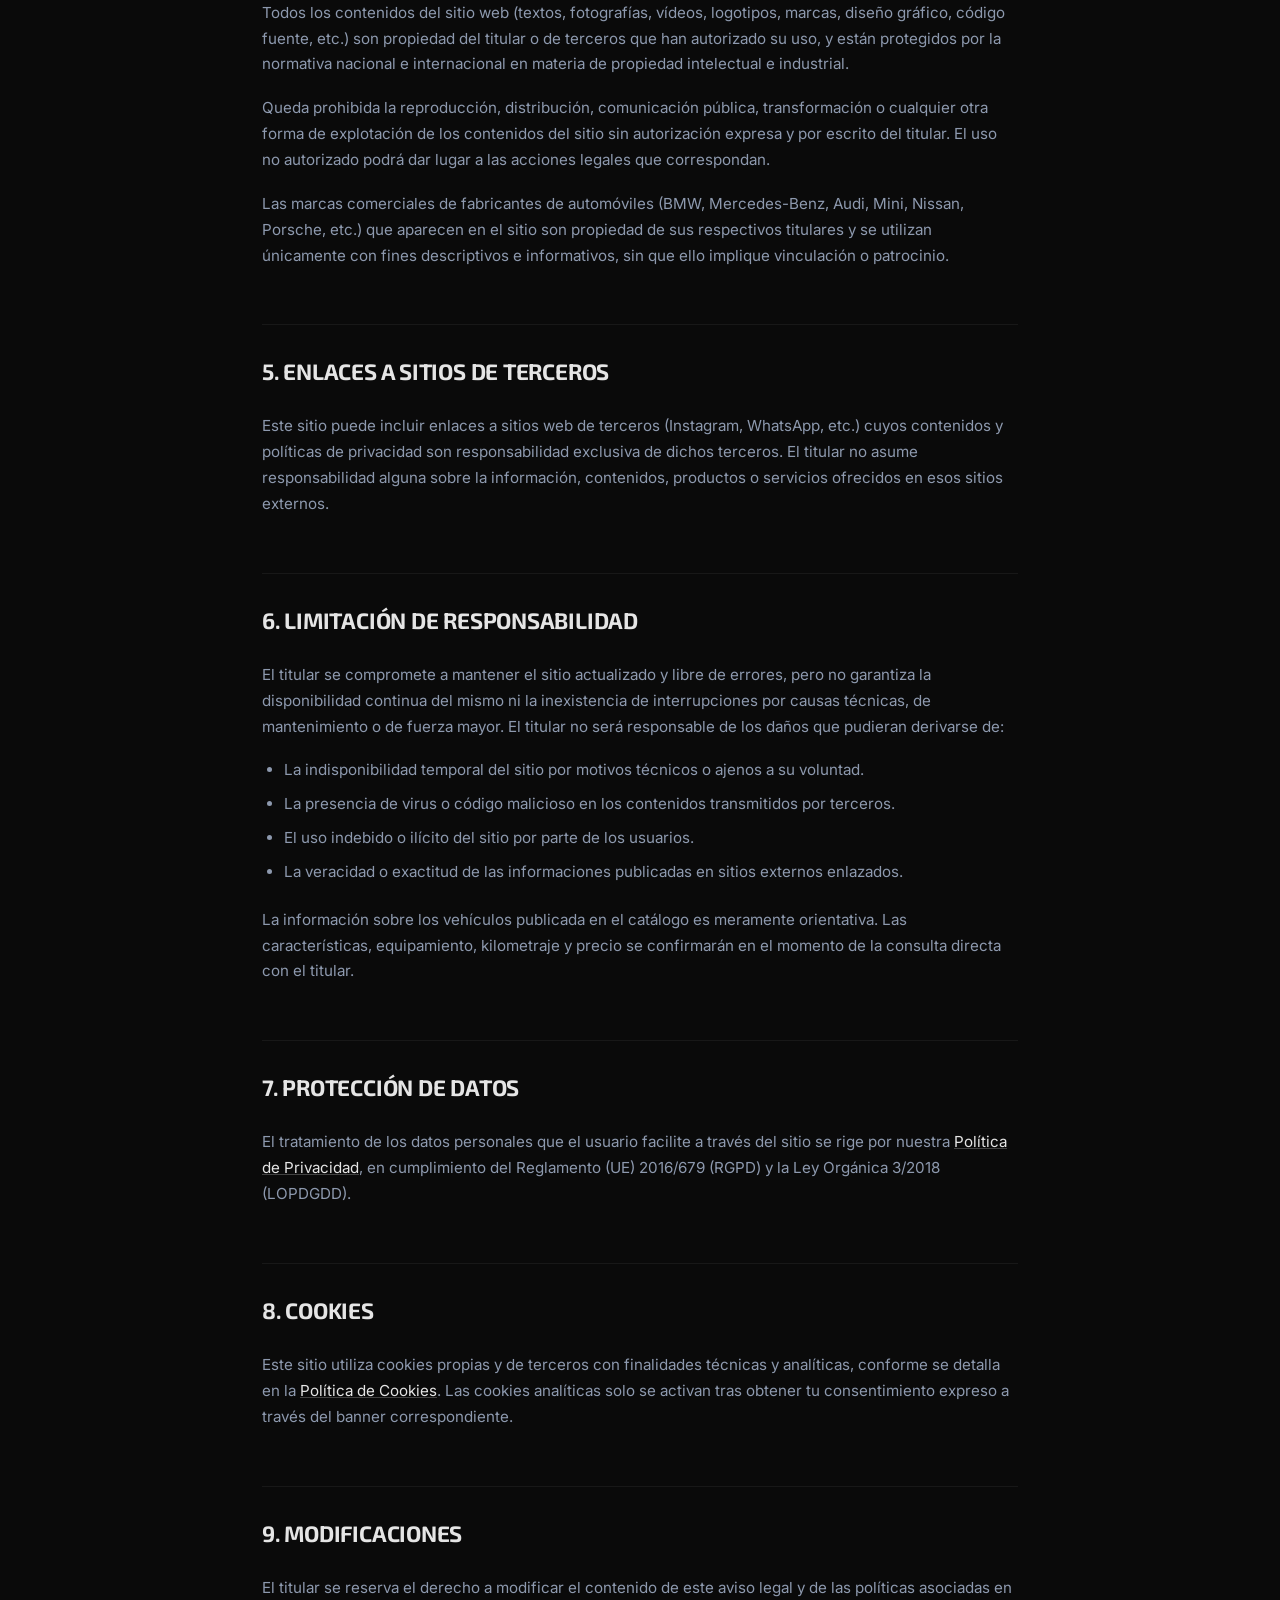
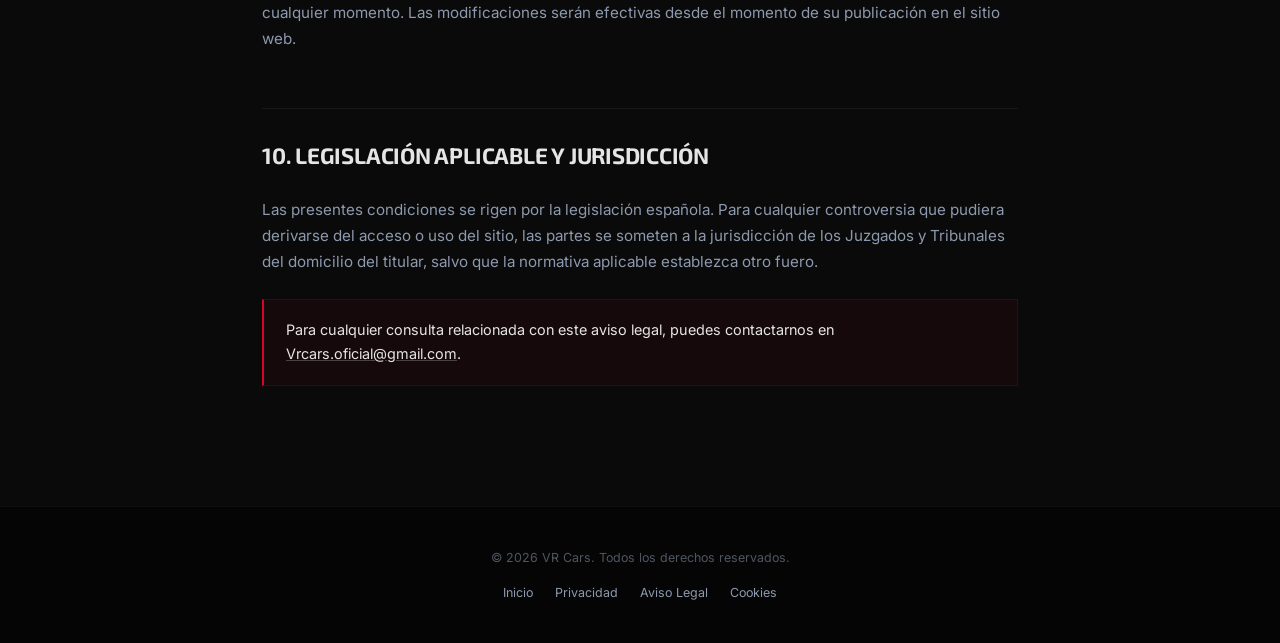
==== commit 2081acc6: "chore: update contact phone number to +34 614 63 36 96 Replaces the previous WhatsApp/phone number a" ====
--- a/aviso-legal.html
+++ b/aviso-legal.html
@@ -49,7 +49,7 @@
     <li><strong>NIF:</strong> 49049309S</li>
     <li><strong>Domicilio:</strong> Calle Bolsa 167, Ático A, 11540 Sanlúcar de Barrameda, Cádiz, España</li>
     <li><strong>Correo electrónico:</strong> <a href="mailto:Vrcars.oficial@gmail.com">Vrcars.oficial@gmail.com</a></li>
-    <li><strong>Teléfono / WhatsApp:</strong> +34 678 69 66 99</li>
+    <li><strong>Teléfono / WhatsApp:</strong> +34 614 63 36 96</li>
     <li><strong>Sitio web:</strong> <a href="https://vrcarsoficial.com/">https://vrcarsoficial.com/</a></li>
   </ul>
 
